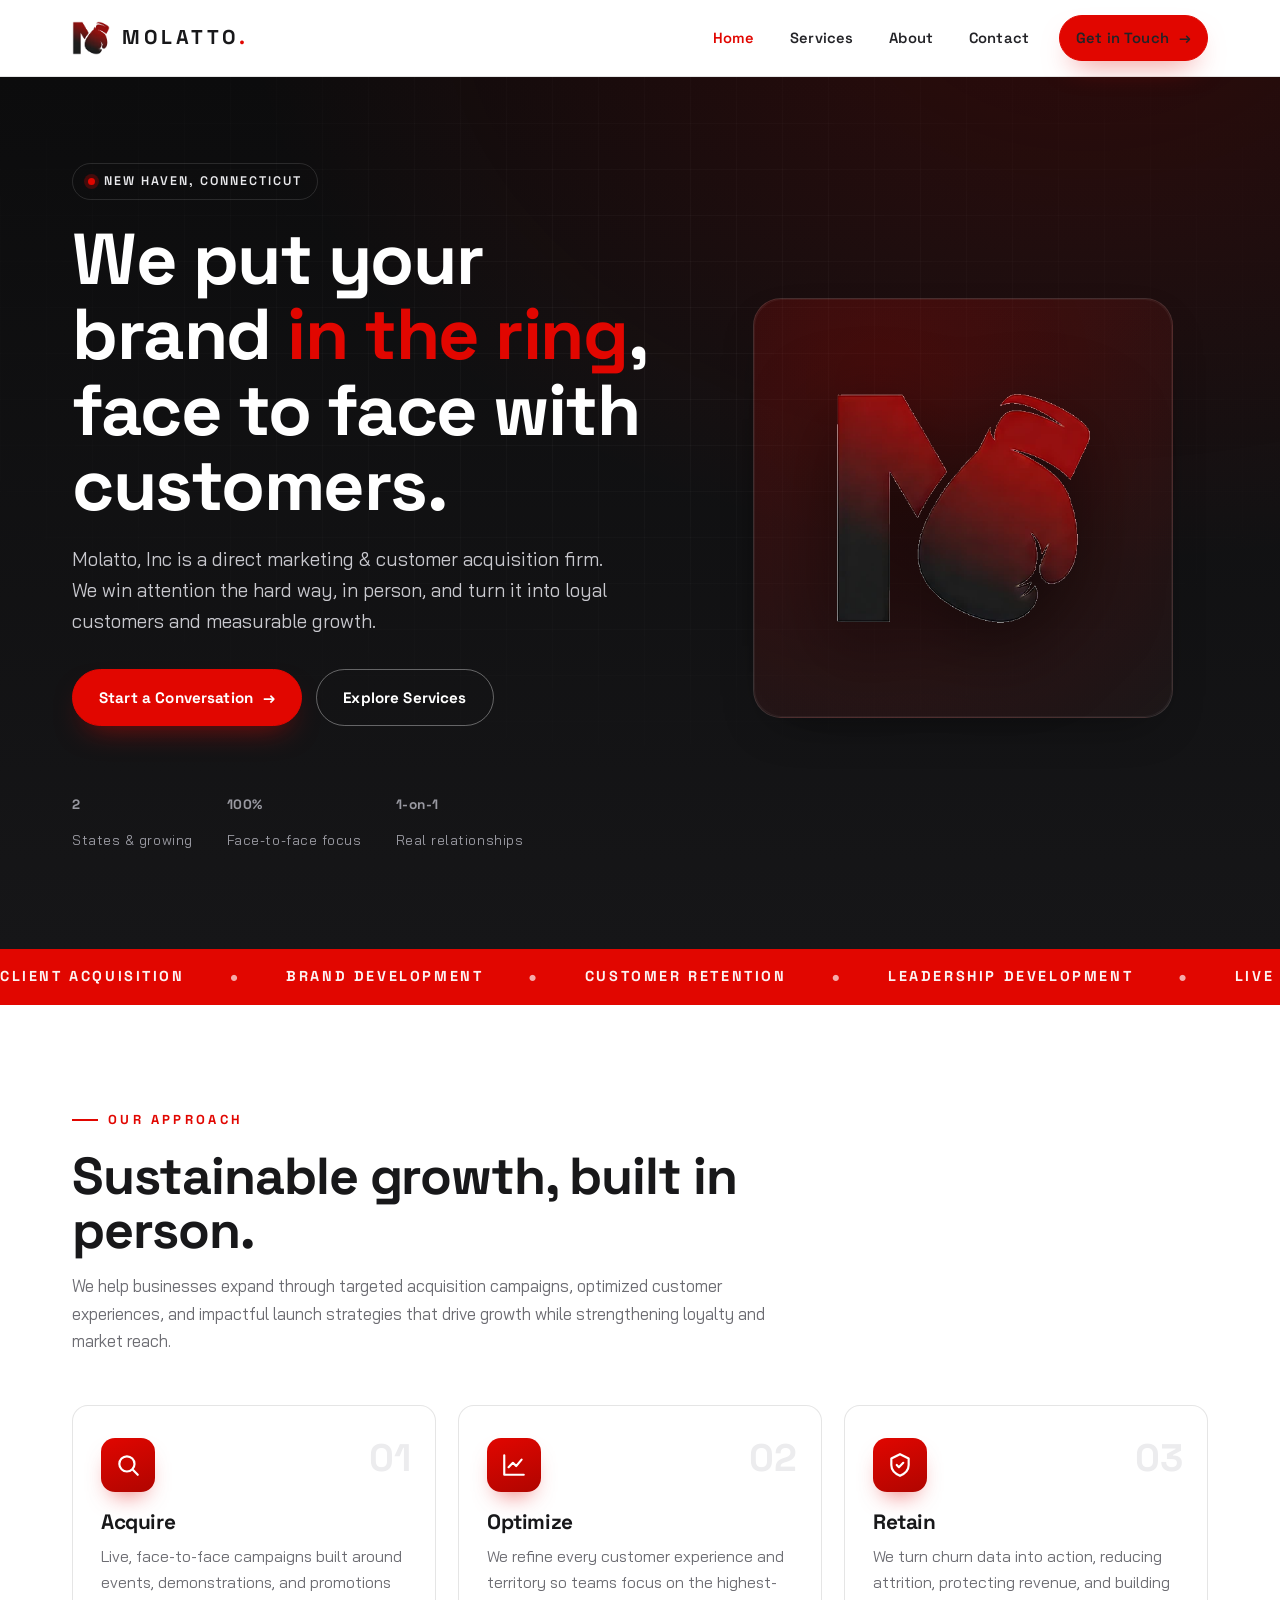
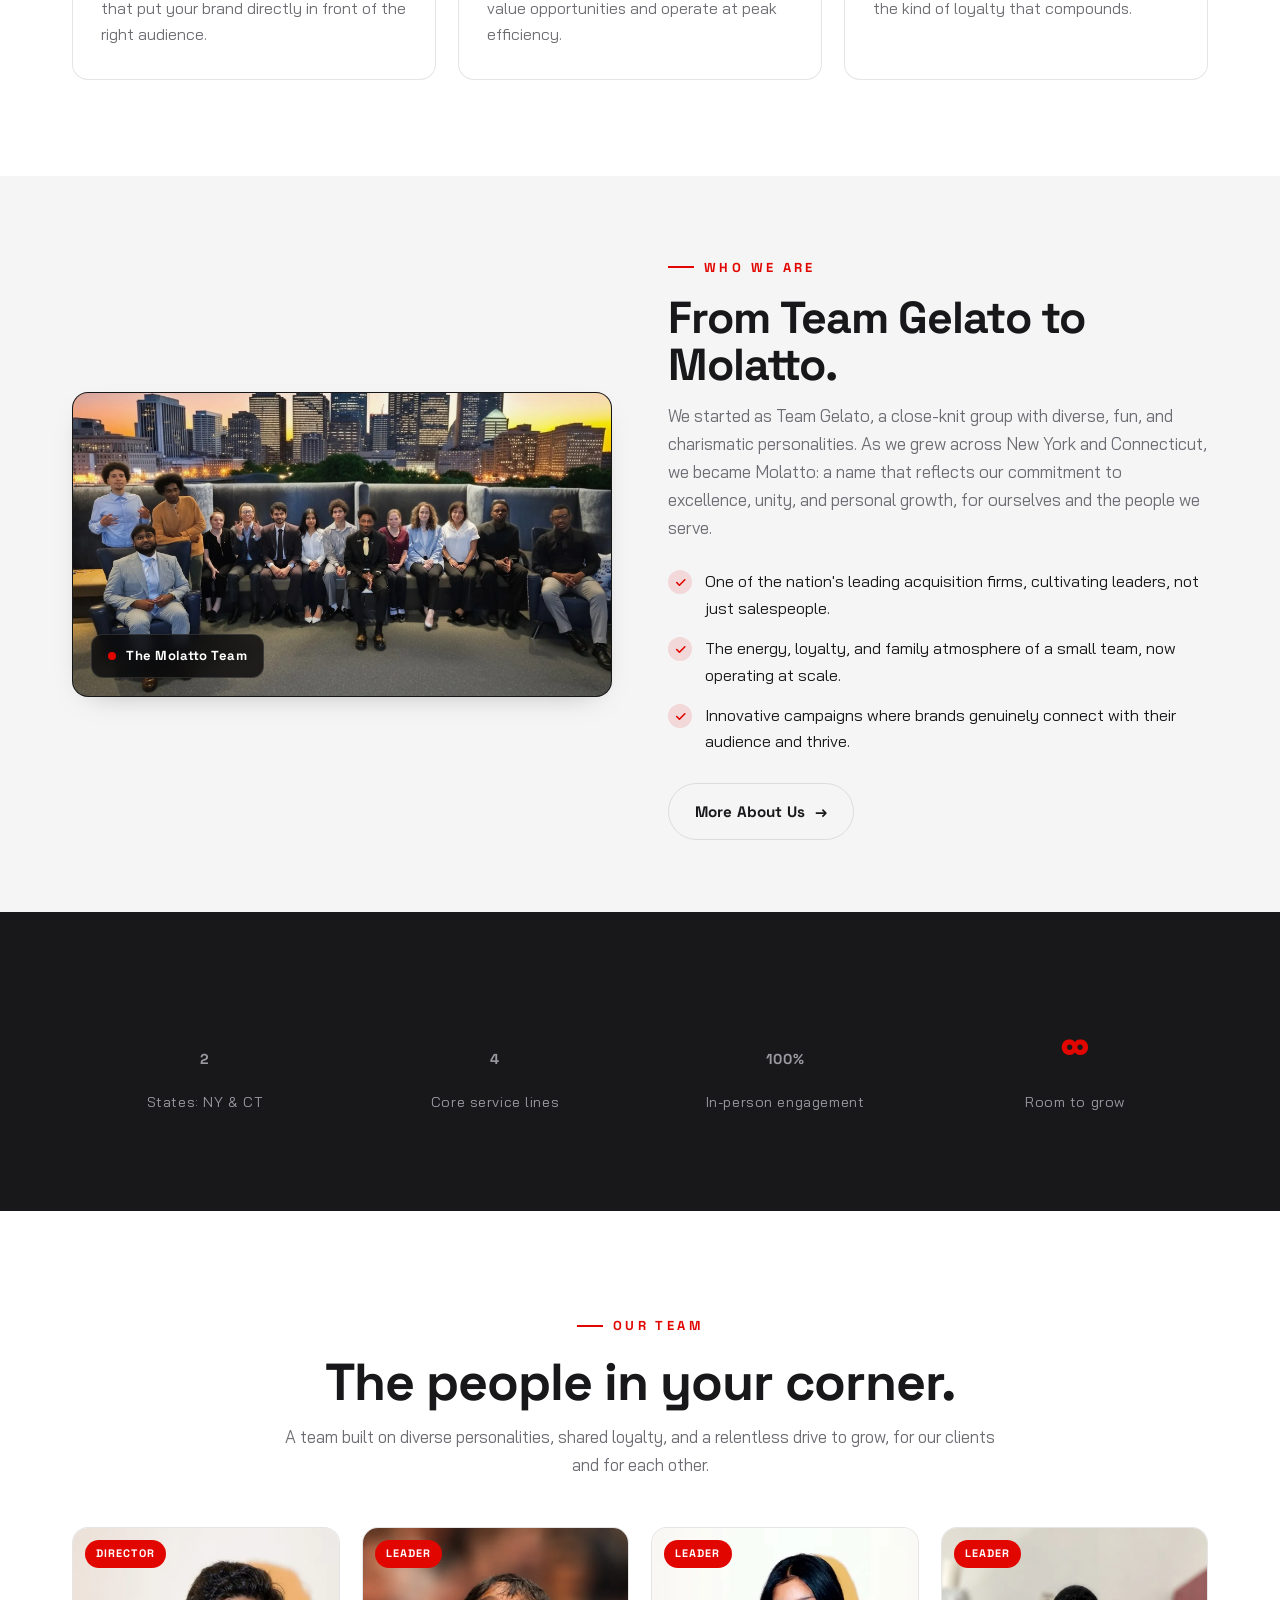
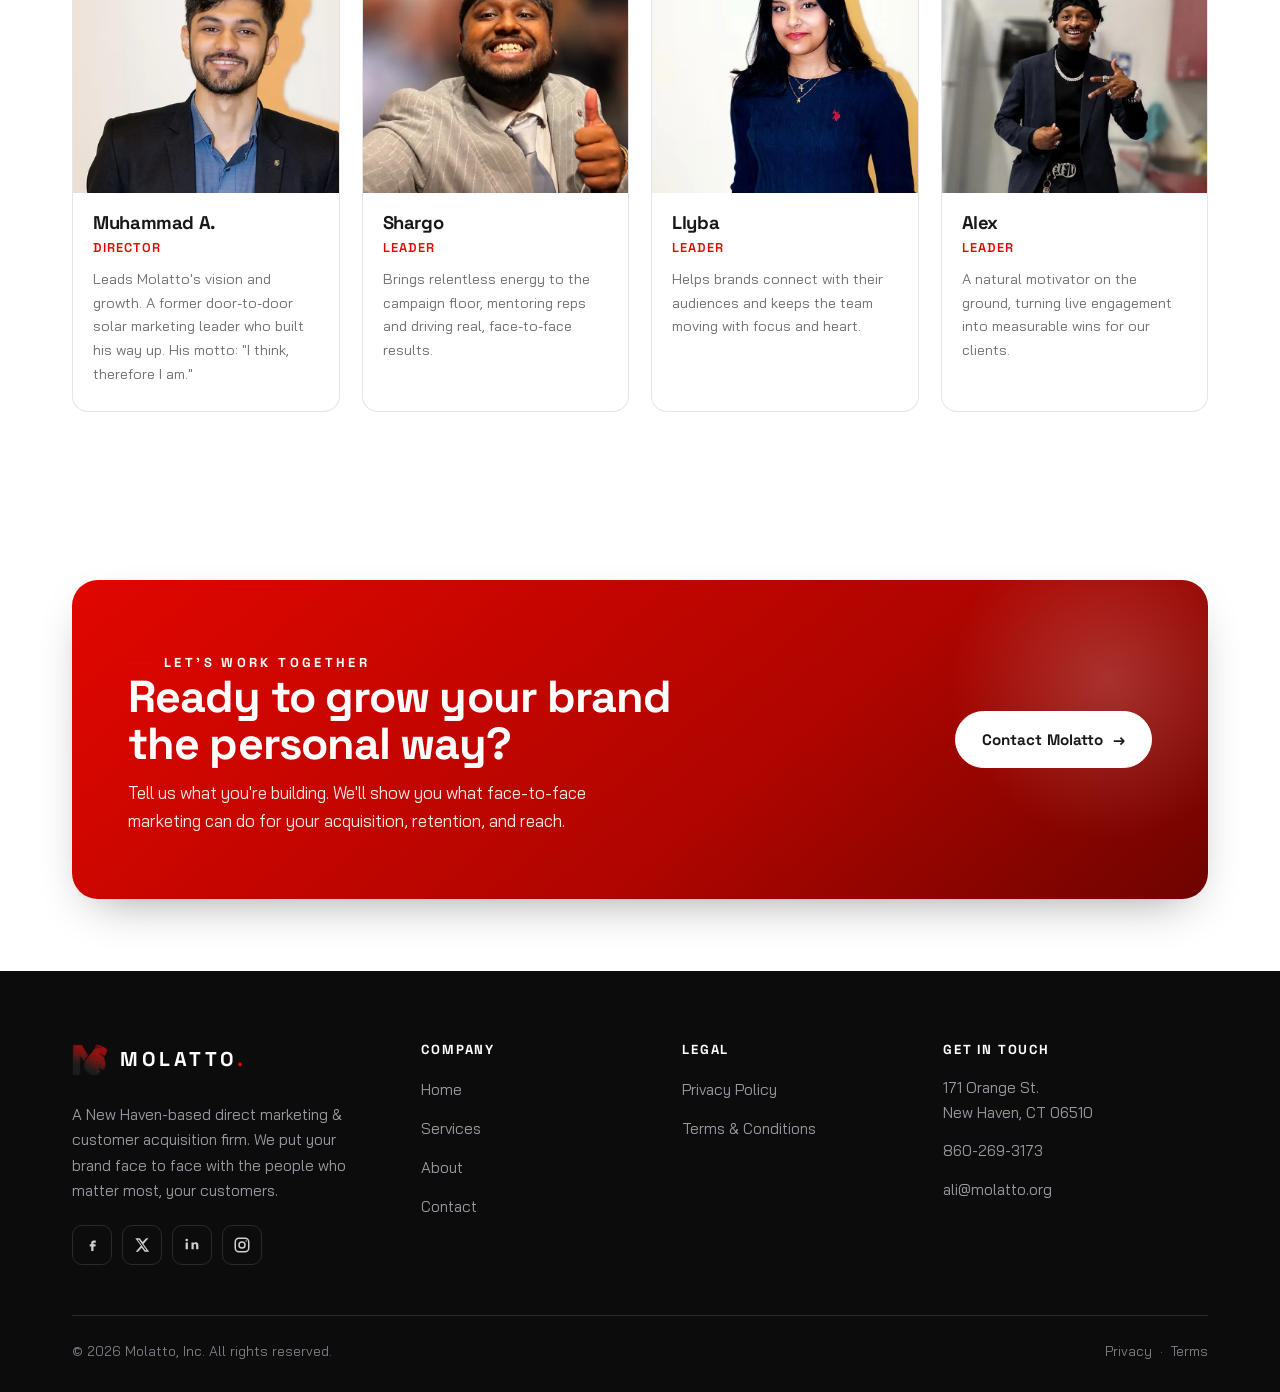
==== index.html @ bcc8a016 "Molatto, Inc website: modern responsive redesign Static multi-page site for a New Haven direct marke" ====
<!DOCTYPE html>
<html lang="en">
<head>
<meta charset="UTF-8" />
<meta name="viewport" content="width=device-width, initial-scale=1.0" />
<title>Molatto, Inc | Direct Marketing &amp; Customer Acquisition Firm in New Haven, CT</title>
<meta name="description" content="Molatto, Inc is a New Haven-based direct marketing firm specializing in face-to-face client acquisition, brand development, and customer retention that drives measurable growth." />
<meta name="theme-color" content="#0c0c0d" />
<link rel="icon" type="image/png" href="assets/favicon.png" />
<meta property="og:title" content="Molatto, Inc | Direct Marketing &amp; Customer Acquisition" />
<meta property="og:description" content="Face-to-face marketing that builds real brand relationships and measurable growth. Based in New Haven, CT." />
<meta property="og:type" content="website" />
<link rel="preconnect" href="https://fonts.googleapis.com" />
<link rel="preconnect" href="https://fonts.gstatic.com" crossorigin />
<link href="https://fonts.googleapis.com/css2?family=Space+Grotesk:wght@500;600;700&family=Bai+Jamjuree:wght@400;500;600;700&display=swap" rel="stylesheet" />
<link rel="stylesheet" href="styles.css" />
</head>
<body>

<!-- ===== Header ===== -->
<header class="site-header">
  <div class="container nav">
    <a class="brand" href="index.html" aria-label="Molatto, Inc home">
      <img src="assets/logo-icon.webp" alt="Molatto boxing-glove M logo" />
      <span class="wordmark">MOLATTO<span>.</span></span>
    </a>
    <nav class="nav-links" id="navLinks" aria-label="Primary">
      <a href="index.html" class="active">Home</a>
      <a href="services.html">Services</a>
      <a href="about.html">About</a>
      <a href="contact.html">Contact</a>
      <span class="nav-cta"><a class="btn" href="contact.html">Get in Touch <span class="arrow">→</span></a></span>
    </nav>
    <button class="nav-toggle" id="navToggle" aria-label="Toggle menu" aria-expanded="false" aria-controls="navLinks"><span></span></button>
  </div>
</header>

<!-- ===== Hero ===== -->
<section class="hero">
  <div class="container">
    <div class="hero-grid">
      <div class="hero-copy reveal">
        <span class="hero-badge"><span class="dot"></span> New Haven, Connecticut</span>
        <h1>We put your brand <em>in the ring</em>, face to face with customers.</h1>
        <p class="lead">Molatto, Inc is a direct marketing &amp; customer acquisition firm. We win attention the hard way, in person, and turn it into loyal customers and measurable growth.</p>
        <div class="hero-actions">
          <a class="btn" href="contact.html">Start a Conversation <span class="arrow">→</span></a>
          <a class="btn btn--ghost-light" href="services.html">Explore Services</a>
        </div>
        <div class="hero-stats">
          <div class="stat"><strong><span data-count="2" data-suffix="">0</span></strong><span>States &amp; growing</span></div>
          <div class="stat"><strong><span data-count="100" data-suffix="%">0</span></strong><span>Face-to-face focus</span></div>
          <div class="stat"><strong><span data-count="1" data-suffix="-on-1">0</span></strong><span>Real relationships</span></div>
        </div>
      </div>
      <div class="hero-visual reveal">
        <div class="hero-logo-card">
          <div class="ring"></div>
          <img src="assets/logo-icon.webp" alt="Molatto, Inc boxing-glove M logo" />
        </div>
      </div>
    </div>
  </div>
</section>

<!-- ===== Marquee strip ===== -->
<div class="strip" aria-hidden="true">
  <div class="strip-track">
    <span>Client Acquisition</span><span>Brand Development</span><span>Customer Retention</span><span>Leadership Development</span><span>Live Campaigns</span>
    <span>Client Acquisition</span><span>Brand Development</span><span>Customer Retention</span><span>Leadership Development</span><span>Live Campaigns</span>
  </div>
</div>

<!-- ===== Approach ===== -->
<section class="section">
  <div class="container">
    <div class="section-head reveal">
      <span class="eyebrow">Our Approach</span>
      <h2>Sustainable growth, built in person.</h2>
      <p>We help businesses expand through targeted acquisition campaigns, optimized customer experiences, and impactful launch strategies that drive growth while strengthening loyalty and market reach.</p>
    </div>

    <div class="grid-3">
      <article class="card reveal">
        <span class="num">01</span>
        <div class="ic" aria-hidden="true">
          <svg viewBox="0 0 24 24" fill="none" stroke="currentColor" stroke-width="2" stroke-linecap="round" stroke-linejoin="round"><circle cx="11" cy="11" r="7"/><path d="m21 21-4.3-4.3"/></svg>
        </div>
        <h3>Acquire</h3>
        <p>Live, face-to-face campaigns built around events, demonstrations, and promotions that put your brand directly in front of the right audience.</p>
      </article>
      <article class="card reveal">
        <span class="num">02</span>
        <div class="ic" aria-hidden="true">
          <svg viewBox="0 0 24 24" fill="none" stroke="currentColor" stroke-width="2" stroke-linecap="round" stroke-linejoin="round"><path d="M3 3v18h18"/><path d="m7 14 4-4 3 3 5-6"/></svg>
        </div>
        <h3>Optimize</h3>
        <p>We refine every customer experience and territory so teams focus on the highest-value opportunities and operate at peak efficiency.</p>
      </article>
      <article class="card reveal">
        <span class="num">03</span>
        <div class="ic" aria-hidden="true">
          <svg viewBox="0 0 24 24" fill="none" stroke="currentColor" stroke-width="2" stroke-linecap="round" stroke-linejoin="round"><path d="M12 2 4 6v6c0 5 3.5 8 8 10 4.5-2 8-5 8-10V6z"/><path d="m9 12 2 2 4-4"/></svg>
        </div>
        <h3>Retain</h3>
        <p>We turn churn data into action, reducing attrition, protecting revenue, and building the kind of loyalty that compounds.</p>
      </article>
    </div>
  </div>
</section>

<!-- ===== About split ===== -->
<section class="section section--tight" style="background:var(--paper);">
  <div class="container">
    <div class="split">
      <div class="media media--frame reveal">
        <img src="assets/team.webp" alt="The Molatto, Inc team" />
        <span class="media-tag"><span class="dot"></span> The Molatto Team</span>
      </div>
      <div class="reveal">
        <span class="eyebrow">Who We Are</span>
        <h2 class="section-head" style="font-size:clamp(1.9rem,4vw,2.8rem);margin:16px 0 14px;">From Team Gelato to Molatto.</h2>
        <p style="color:var(--muted);">We started as Team Gelato, a close-knit group with diverse, fun, and charismatic personalities. As we grew across New York and Connecticut, we became Molatto: a name that reflects our commitment to excellence, unity, and personal growth, for ourselves and the people we serve.</p>
        <ul class="bullets">
          <li><span class="tick"><svg viewBox="0 0 24 24" fill="none" stroke="currentColor" stroke-width="3" stroke-linecap="round" stroke-linejoin="round"><path d="m5 12 5 5L20 7"/></svg></span><span>One of the nation's leading acquisition firms, cultivating leaders, not just salespeople.</span></li>
          <li><span class="tick"><svg viewBox="0 0 24 24" fill="none" stroke="currentColor" stroke-width="3" stroke-linecap="round" stroke-linejoin="round"><path d="m5 12 5 5L20 7"/></svg></span><span>The energy, loyalty, and family atmosphere of a small team, now operating at scale.</span></li>
          <li><span class="tick"><svg viewBox="0 0 24 24" fill="none" stroke="currentColor" stroke-width="3" stroke-linecap="round" stroke-linejoin="round"><path d="m5 12 5 5L20 7"/></svg></span><span>Innovative campaigns where brands genuinely connect with their audience and thrive.</span></li>
        </ul>
        <div style="margin-top:28px;"><a class="btn btn--ghost" href="about.html">More About Us <span class="arrow">→</span></a></div>
      </div>
    </div>
  </div>
</section>

<!-- ===== Stats band ===== -->
<section class="section band">
  <div class="container">
    <div class="stats-row">
      <div class="stat reveal"><strong><em><span data-count="2">0</span></em></strong><span>States: NY &amp; CT</span></div>
      <div class="stat reveal"><strong><em><span data-count="4">0</span></em></strong><span>Core service lines</span></div>
      <div class="stat reveal"><strong><em><span data-count="100" data-suffix="%">0</span></em></strong><span>In-person engagement</span></div>
      <div class="stat reveal"><strong><em>∞</em></strong><span>Room to grow</span></div>
    </div>
  </div>
</section>

<!-- ===== Team ===== -->
<section class="section">
  <div class="container">
    <div class="section-head section-head--center reveal">
      <span class="eyebrow eyebrow--center">Our Team</span>
      <h2>The people in your corner.</h2>
      <p>A team built on diverse personalities, shared loyalty, and a relentless drive to grow, for our clients and for each other.</p>
    </div>
    <div class="team-grid">
      <article class="member reveal">
        <div class="photo"><img src="assets/muhammad.webp" alt="Muhammad A., Director" loading="lazy" /><span class="badge">Director</span></div>
        <div class="body">
          <h4>Muhammad A.</h4>
          <div class="role">Director</div>
          <p>Leads Molatto's vision and growth. A former door-to-door solar marketing leader who built his way up. His motto: "I think, therefore I am."</p>
        </div>
      </article>
      <article class="member reveal">
        <div class="photo"><img src="assets/shargo.webp" alt="Shargo, Leader" loading="lazy" /><span class="badge">Leader</span></div>
        <div class="body">
          <h4>Shargo</h4>
          <div class="role">Leader</div>
          <p>Brings relentless energy to the campaign floor, mentoring reps and driving real, face-to-face results.</p>
        </div>
      </article>
      <article class="member reveal">
        <div class="photo"><img src="assets/llyba.webp" alt="Llyba, Leader" loading="lazy" /><span class="badge">Leader</span></div>
        <div class="body">
          <h4>Llyba</h4>
          <div class="role">Leader</div>
          <p>Helps brands connect with their audiences and keeps the team moving with focus and heart.</p>
        </div>
      </article>
      <article class="member reveal">
        <div class="photo"><img src="assets/alex.webp" alt="Alex, Leader" loading="lazy" /><span class="badge">Leader</span></div>
        <div class="body">
          <h4>Alex</h4>
          <div class="role">Leader</div>
          <p>A natural motivator on the ground, turning live engagement into measurable wins for our clients.</p>
        </div>
      </article>
    </div>
  </div>
</section>

<!-- ===== CTA ===== -->
<section class="section section--tight">
  <div class="container">
    <div class="cta reveal">
      <div class="cta-inner">
        <div>
          <span class="eyebrow" style="color:#fff;">Let's Work Together</span>
          <h2>Ready to grow your brand the personal way?</h2>
          <p>Tell us what you're building. We'll show you what face-to-face marketing can do for your acquisition, retention, and reach.</p>
        </div>
        <a class="btn btn--light" href="contact.html">Contact Molatto <span class="arrow">→</span></a>
      </div>
    </div>
  </div>
</section>

<!-- ===== Footer (placeholder, injected below) ===== -->
<div id="footer"></div>

<script src="footer.js"></script>
<script src="script.js"></script>
</body>
</html>
---- styles.css ----
/* =========================================================
   MOLATTO, INC — Direct Marketing & Customer Acquisition Firm
   Palette: red / black / white  ·  Fonts: Space Grotesk + Bai Jamjuree
   ========================================================= */

:root {
  --red:        #e10600;
  --red-deep:   #b00500;
  --red-soft:   #ff2a1f;
  --black:      #0c0c0d;
  --ink:        #18181a;
  --ink-2:      #232327;
  --white:      #ffffff;
  --paper:      #f5f5f6;
  --paper-2:    #ececee;
  --muted:      #6c6c72;
  --line:       rgba(0,0,0,.10);
  --line-dark:  rgba(255,255,255,.12);

  --font-display: 'Space Grotesk', system-ui, sans-serif;
  --font-body:    'Bai Jamjuree', system-ui, sans-serif;

  --maxw: 1180px;
  --radius: 16px;
  --radius-sm: 10px;
  --shadow: 0 18px 50px -22px rgba(0,0,0,.45);
  --shadow-soft: 0 10px 30px -18px rgba(0,0,0,.35);
  --ease: cubic-bezier(.22,.61,.36,1);
}

/* ---------- Reset ---------- */
*, *::before, *::after { box-sizing: border-box; margin: 0; padding: 0; }
html { scroll-behavior: smooth; -webkit-text-size-adjust: 100%; }
body {
  font-family: var(--font-body);
  color: var(--ink);
  background: var(--white);
  line-height: 1.65;
  font-size: 17px;
  -webkit-font-smoothing: antialiased;
  text-rendering: optimizeLegibility;
  overflow-x: hidden;
}
img { max-width: 100%; display: block; }
a { color: inherit; text-decoration: none; }
ul { list-style: none; }

h1, h2, h3, h4 { font-family: var(--font-display); line-height: 1.05; font-weight: 700; letter-spacing: -.02em; }

.container { width: 100%; max-width: var(--maxw); margin-inline: auto; padding-inline: 22px; }

.section { padding: 96px 0; }
.section--tight { padding: 72px 0; }

/* ---------- Helpers ---------- */
.eyebrow {
  font-family: var(--font-display);
  font-weight: 700;
  font-size: 13px;
  letter-spacing: .26em;
  text-transform: uppercase;
  color: var(--red);
  display: inline-flex; align-items: center; gap: 10px;
}
.eyebrow::before { content: ""; width: 26px; height: 2px; background: var(--red); display: inline-block; }
.eyebrow--center { justify-content: center; }

.section-head { max-width: 720px; }
.section-head--center { margin-inline: auto; text-align: center; }
.section-head h2 { font-size: clamp(2rem, 4.6vw, 3.25rem); margin: 18px 0 14px; }
.section-head p { color: var(--muted); font-size: 1.05rem; }

.text-red { color: var(--red); }

/* ---------- Buttons ---------- */
.btn {
  --bg: var(--red);
  display: inline-flex; align-items: center; gap: 10px;
  font-family: var(--font-display);
  font-weight: 700; font-size: .95rem; letter-spacing: .01em;
  padding: 15px 26px; border-radius: 999px;
  background: var(--bg); color: #fff; border: 1.5px solid var(--bg);
  cursor: pointer; transition: transform .25s var(--ease), box-shadow .25s var(--ease), background .2s, color .2s;
  box-shadow: 0 14px 30px -14px rgba(225,6,0,.6);
  white-space: nowrap;
}
.btn:hover { transform: translateY(-2px); box-shadow: 0 20px 38px -14px rgba(225,6,0,.7); }
.btn .arrow { transition: transform .25s var(--ease); }
.btn:hover .arrow { transform: translateX(4px); }
.btn--ghost {
  background: transparent; color: var(--ink); border-color: var(--line);
  box-shadow: none;
}
.btn--ghost:hover { background: var(--ink); color: #fff; border-color: var(--ink); box-shadow: var(--shadow-soft); }
.btn--light { background: #fff; color: var(--ink); border-color: #fff; box-shadow: none; }
.btn--light:hover { background: transparent; color: #fff; border-color: rgba(255,255,255,.6); }
.btn--ghost-light { background: transparent; color: #fff; border-color: rgba(255,255,255,.35); box-shadow: none; }
.btn--ghost-light:hover { background: #fff; color: var(--ink); border-color: #fff; }

/* ---------- Header ---------- */
.site-header {
  position: sticky; top: 0; z-index: 60;
  background: rgba(255,255,255,.82);
  backdrop-filter: saturate(150%) blur(14px);
  border-bottom: 1px solid var(--line);
  transition: box-shadow .3s;
}
.site-header.scrolled { box-shadow: 0 8px 30px -22px rgba(0,0,0,.5); }
.nav {
  display: flex; align-items: center; justify-content: space-between;
  height: 76px;
}
.brand { display: inline-flex; align-items: center; gap: 12px; }
.brand img { width: 38px; height: auto; }
.brand .wordmark {
  font-family: var(--font-display); font-weight: 700;
  font-size: 1.25rem; letter-spacing: .18em; color: var(--ink);
}
.brand .wordmark span { color: var(--red); }

.nav-links { display: flex; align-items: center; gap: 4px; }
.nav-links a {
  font-family: var(--font-display); font-weight: 600;
  font-size: .92rem; letter-spacing: .01em;
  padding: 10px 16px; border-radius: 999px; color: var(--ink-2);
  transition: color .2s, background .2s;
}
.nav-links a:hover { color: var(--red); }
.nav-links a.active { color: var(--red); }
.nav-cta { margin-left: 10px; }

.nav-toggle {
  display: none; width: 46px; height: 46px; border: 1px solid var(--line);
  border-radius: 12px; background: #fff; cursor: pointer; position: relative;
}
.nav-toggle span, .nav-toggle span::before, .nav-toggle span::after {
  content: ""; position: absolute; left: 50%; top: 50%; width: 20px; height: 2px;
  background: var(--ink); transform: translate(-50%,-50%); transition: .28s var(--ease);
}
.nav-toggle span::before { transform: translate(-50%,-7px); }
.nav-toggle span::after  { transform: translate(-50%,5px); }
.nav-toggle[aria-expanded="true"] span { background: transparent; }
.nav-toggle[aria-expanded="true"] span::before { transform: translate(-50%,-50%) rotate(45deg); top:50%; }
.nav-toggle[aria-expanded="true"] span::after  { transform: translate(-50%,-50%) rotate(-45deg); top:50%; }

/* ---------- Hero ---------- */
.hero {
  position: relative; overflow: hidden;
  background:
    radial-gradient(120% 120% at 85% -10%, rgba(225,6,0,.16), transparent 55%),
    linear-gradient(180deg, #0c0c0d 0%, #161618 100%);
  color: #fff;
}
.hero::after {
  content:""; position:absolute; inset:0; pointer-events:none;
  background-image:
    linear-gradient(rgba(255,255,255,.035) 1px, transparent 1px),
    linear-gradient(90deg, rgba(255,255,255,.035) 1px, transparent 1px);
  background-size: 46px 46px; mask-image: radial-gradient(80% 70% at 50% 30%, #000, transparent 80%);
}
.hero .container { position: relative; z-index: 2; }
.hero-grid {
  display: grid; grid-template-columns: 1.1fr .9fr; gap: 48px; align-items: center;
  padding: 86px 0 96px;
}
.hero-badge {
  display:inline-flex; align-items:center; gap:9px;
  border:1px solid var(--line-dark); border-radius:999px; padding:7px 15px;
  font-size:.78rem; letter-spacing:.16em; text-transform:uppercase;
  font-family:var(--font-display); font-weight:600; color:#e9e9ec;
}
.hero-badge .dot { width:7px; height:7px; border-radius:50%; background:var(--red); box-shadow:0 0 0 4px rgba(225,6,0,.25); }
.hero h1 {
  font-size: clamp(2.6rem, 6vw, 4.5rem); margin: 22px 0 20px; color:#fff;
}
.hero h1 em { font-style: normal; color: var(--red); }
.hero p.lead { font-size: 1.18rem; color: #c9c9cf; max-width: 540px; margin-bottom: 32px; }
.hero-actions { display:flex; gap:14px; flex-wrap:wrap; }
.hero-stats { display:flex; gap:34px; margin-top:46px; flex-wrap:wrap; }
.hero-stats .stat strong { font-family:var(--font-display); font-size:2rem; display:block; color:#fff; }
.hero-stats .stat span { font-size:.85rem; color:#9a9aa2; letter-spacing:.04em; }

.hero-visual { position: relative; display:flex; justify-content:center; align-items:center; }
.hero-logo-card {
  position: relative; width: 100%; max-width: 420px; aspect-ratio: 1/1;
  border-radius: 28px; border:1px solid var(--line-dark);
  background: radial-gradient(120% 120% at 30% 20%, rgba(225,6,0,.22), rgba(255,255,255,.02));
  display:flex; align-items:center; justify-content:center;
  box-shadow: var(--shadow);
}
.hero-logo-card img { width: 64%; filter: drop-shadow(0 24px 40px rgba(0,0,0,.55)); animation: floaty 6s ease-in-out infinite; }
@keyframes floaty { 0%,100%{ transform:translateY(-6px);} 50%{ transform:translateY(10px);} }
.hero-logo-card .ring { position:absolute; inset:0; border-radius:28px; box-shadow: inset 0 0 0 1px rgba(255,255,255,.05); }

/* ---------- Marquee / trust strip ---------- */
.strip { background: var(--red); color:#fff; padding: 16px 0; overflow:hidden; }
.strip-track { display:flex; gap:46px; white-space:nowrap; align-items:center; animation: marquee 26s linear infinite; }
.strip-track span { font-family:var(--font-display); font-weight:700; letter-spacing:.18em; text-transform:uppercase; font-size:.9rem; opacity:.95; display:inline-flex; align-items:center; gap:46px; }
.strip-track span::after { content:"●"; font-size:.5rem; opacity:.7; }
@keyframes marquee { to { transform: translateX(-50%); } }

/* ---------- Approach / feature cards ---------- */
.grid-3 { display:grid; grid-template-columns: repeat(3, 1fr); gap: 22px; margin-top: 50px; }
.grid-2 { display:grid; grid-template-columns: repeat(2, 1fr); gap: 22px; }
.card {
  background:#fff; border:1px solid var(--line); border-radius: var(--radius);
  padding: 32px 28px; transition: transform .3s var(--ease), box-shadow .3s var(--ease), border-color .3s;
  position: relative; overflow:hidden;
}
.card:hover { transform: translateY(-6px); box-shadow: var(--shadow-soft); border-color: rgba(225,6,0,.25); }
.card .ic {
  width:54px; height:54px; border-radius:14px; display:grid; place-items:center;
  background: linear-gradient(160deg, var(--red), var(--red-deep)); color:#fff; margin-bottom:20px;
  box-shadow: 0 12px 24px -12px rgba(225,6,0,.7);
}
.card .ic svg { width:26px; height:26px; }
.card .num { position:absolute; top:20px; right:24px; font-family:var(--font-display); font-weight:700; font-size:2.4rem; color:var(--paper-2); }
.card h3 { font-size:1.3rem; margin-bottom:10px; }
.card p { color: var(--muted); font-size: .98rem; }
.card .more { display:inline-flex; align-items:center; gap:7px; margin-top:18px; font-family:var(--font-display); font-weight:700; font-size:.85rem; color:var(--red); letter-spacing:.02em; }

/* ---------- Split / about ---------- */
.split { display:grid; grid-template-columns: 1fr 1fr; gap: 56px; align-items:center; }
.split--media-right .media { order: 2; }
.media { border-radius: var(--radius); overflow:hidden; position:relative; box-shadow: var(--shadow-soft); border:1px solid var(--line); }
.media img { width:100%; height:100%; object-fit:cover; }
.media--frame { background: var(--ink); }
.media-tag {
  position:absolute; left:18px; bottom:18px; background:rgba(12,12,13,.82); color:#fff;
  padding:10px 16px; border-radius:12px; backdrop-filter:blur(6px);
  font-family:var(--font-display); font-weight:700; font-size:.82rem; letter-spacing:.04em;
  display:flex; align-items:center; gap:10px; border:1px solid var(--line-dark);
}
.media-tag .dot { width:8px;height:8px;border-radius:50%;background:var(--red); }

.bullets { margin-top: 26px; display:grid; gap:14px; }
.bullets li { display:flex; gap:13px; align-items:flex-start; font-size:1rem; }
.bullets .tick {
  flex:none; width:24px; height:24px; border-radius:50%; background:rgba(225,6,0,.12); color:var(--red);
  display:grid; place-items:center; margin-top:2px;
}
.bullets .tick svg { width:13px; height:13px; }

/* ---------- Stats band ---------- */
.band { background: var(--ink); color:#fff; }
.stats-row { display:grid; grid-template-columns: repeat(4,1fr); gap:24px; text-align:center; }
.stats-row .stat strong { font-family:var(--font-display); font-size:clamp(2.2rem,4vw,3rem); display:block; color:#fff; }
.stats-row .stat strong em { color:var(--red); font-style:normal; }
.stats-row .stat span { color:#9a9aa2; font-size:.9rem; letter-spacing:.04em; }

/* ---------- Team ---------- */
.team-grid { display:grid; grid-template-columns: repeat(4,1fr); gap:22px; margin-top:48px; }
.member {
  background:#fff; border:1px solid var(--line); border-radius:var(--radius); overflow:hidden;
  transition: transform .3s var(--ease), box-shadow .3s var(--ease);
}
.member:hover { transform:translateY(-6px); box-shadow:var(--shadow-soft); }
.member .photo { aspect-ratio: 1/1; background:var(--paper-2); position:relative; overflow:hidden; }
.member .photo img { width:100%; height:100%; object-fit:cover; }
.member .photo .badge {
  position:absolute; top:12px; left:12px; background:var(--red); color:#fff; font-family:var(--font-display);
  font-weight:700; font-size:.68rem; letter-spacing:.1em; text-transform:uppercase; padding:5px 11px; border-radius:999px;
}
.member .body { padding:20px 20px 24px; }
.member h4 { font-size:1.15rem; }
.member .role { color:var(--red); font-family:var(--font-display); font-weight:600; font-size:.8rem; letter-spacing:.08em; text-transform:uppercase; margin:4px 0 10px; }
.member p { color:var(--muted); font-size:.9rem; }

/* avatar fallback (monogram) */
.avatar-mono { position:absolute; inset:0; display:grid; place-items:center;
  background: radial-gradient(120% 120% at 30% 20%, #2a2a2e, #0e0e10); }
.avatar-mono span { font-family:var(--font-display); font-weight:700; font-size:3rem; color:#fff; }
.avatar-mono span em { color:var(--red); font-style:normal; }

/* ---------- CTA band ---------- */
.cta {
  position:relative; overflow:hidden; border-radius:26px; padding:64px 56px;
  background: linear-gradient(140deg, var(--red) 0%, var(--red-deep) 60%, #6e0400 100%);
  color:#fff; box-shadow: var(--shadow);
}
.cta::before { content:""; position:absolute; right:-60px; top:-60px; width:320px; height:320px;
  border-radius:50%; background:radial-gradient(circle, rgba(255,255,255,.18), transparent 70%); }
.cta-inner { position:relative; z-index:2; display:flex; align-items:center; justify-content:space-between; gap:30px; flex-wrap:wrap; }
.cta h2 { font-size:clamp(1.9rem,4vw,2.8rem); max-width:620px; }
.cta p { color:rgba(255,255,255,.9); margin-top:12px; max-width:520px; }

/* ---------- Page hero (inner pages) ---------- */
.page-hero {
  background:
    radial-gradient(100% 120% at 90% -20%, rgba(225,6,0,.18), transparent 55%),
    linear-gradient(180deg, #0c0c0d, #18181a);
  color:#fff; padding: 78px 0 70px; position:relative; overflow:hidden;
}
.page-hero::after { content:""; position:absolute; inset:0;
  background-image: linear-gradient(rgba(255,255,255,.03) 1px,transparent 1px),linear-gradient(90deg,rgba(255,255,255,.03) 1px,transparent 1px);
  background-size:46px 46px; mask-image:radial-gradient(70% 80% at 70% 20%, #000, transparent 80%); }
.page-hero .container { position:relative; z-index:2; }
.crumbs { font-family:var(--font-display); font-size:.8rem; letter-spacing:.06em; color:#9a9aa2; margin-bottom:16px; }
.crumbs a:hover { color:#fff; }
.crumbs .sep { color:var(--red); margin:0 8px; }
.page-hero h1 { font-size:clamp(2.4rem,5.5vw,3.8rem); max-width:760px; }
.page-hero h1 em { font-style:normal; color:var(--red); }
.page-hero p { color:#c9c9cf; max-width:620px; margin-top:18px; font-size:1.1rem; }

/* ---------- Prose (legal pages) ---------- */
.prose { max-width: 820px; }
.prose h2 { font-size:1.5rem; margin:38px 0 12px; }
.prose h3 { font-size:1.15rem; margin:26px 0 8px; }
.prose p, .prose li { color:#39393e; }
.prose p { margin-bottom:14px; }
.prose ul { list-style:disc; padding-left:22px; margin-bottom:16px; display:grid; gap:8px; }
.prose .updated { color:var(--muted); font-size:.9rem; margin-bottom:30px; }
.prose a { color:var(--red); text-decoration:underline; text-underline-offset:3px; }

/* ---------- Contact ---------- */
.contact-grid { display:grid; grid-template-columns: 1fr 1.1fr; gap:48px; align-items:start; }
.info-list { display:grid; gap:16px; margin-top:28px; }
.info-item { display:flex; gap:16px; align-items:flex-start; padding:18px 20px; border:1px solid var(--line); border-radius:var(--radius-sm); background:#fff; transition:border-color .25s, box-shadow .25s; }
.info-item:hover { border-color:rgba(225,6,0,.3); box-shadow:var(--shadow-soft); }
.info-item .ic { flex:none; width:46px;height:46px;border-radius:12px;display:grid;place-items:center;background:rgba(225,6,0,.1);color:var(--red); }
.info-item .ic svg{width:22px;height:22px;}
.info-item .label{font-family:var(--font-display);font-weight:700;font-size:.78rem;letter-spacing:.1em;text-transform:uppercase;color:var(--muted);}
.info-item .val{font-size:1.02rem;color:var(--ink);font-weight:500;}
.info-item .val a:hover{color:var(--red);}

.hours { margin-top:24px; border:1px solid var(--line); border-radius:var(--radius-sm); overflow:hidden; }
.hours .row { display:flex; justify-content:space-between; padding:13px 20px; font-size:.96rem; }
.hours .row:nth-child(odd){ background:var(--paper); }
.hours .row span:first-child{ color:var(--muted); }
.hours .row span:last-child{ font-weight:600; }

.form-card { background:#fff; border:1px solid var(--line); border-radius:var(--radius); padding:34px; box-shadow:var(--shadow-soft); }
.form-card h3 { font-size:1.5rem; margin-bottom:6px; }
.form-card .sub { color:var(--muted); font-size:.96rem; margin-bottom:24px; }
.field-row { display:grid; grid-template-columns:1fr 1fr; gap:16px; }
.field { margin-bottom:16px; }
.field label { display:block; font-family:var(--font-display); font-weight:600; font-size:.82rem; letter-spacing:.04em; margin-bottom:7px; color:var(--ink-2); }
.field input, .field textarea {
  width:100%; padding:13px 15px; border:1.5px solid var(--line); border-radius:10px;
  font-family:var(--font-body); font-size:1rem; color:var(--ink); background:var(--paper);
  transition:border-color .2s, background .2s, box-shadow .2s;
}
.field input:focus, .field textarea:focus { outline:none; border-color:var(--red); background:#fff; box-shadow:0 0 0 4px rgba(225,6,0,.1); }
.field textarea { min-height:130px; resize:vertical; }
.consent { display:flex; gap:11px; align-items:flex-start; margin:6px 0 20px; font-size:.82rem; color:var(--muted); }
.consent input { margin-top:4px; accent-color:var(--red); width:16px; height:16px; flex:none; }
.form-card .btn { width:100%; justify-content:center; }
.form-note { margin-top:14px; font-size:.8rem; color:var(--muted); text-align:center; }

/* ---------- Map ---------- */
.map-wrap { margin-top:0; border-radius:var(--radius); overflow:hidden; border:1px solid var(--line); box-shadow:var(--shadow-soft); }
.map-wrap iframe { width:100%; height:340px; border:0; display:block; filter:grayscale(.2) contrast(1.05); }

/* ---------- Footer ---------- */
.site-footer { background: var(--black); color:#cfcfd4; padding: 72px 0 30px; }
.footer-grid { display:grid; grid-template-columns: 1.4fr 1fr 1fr 1.2fr; gap:40px; }
.footer-brand .brand .wordmark { color:#fff; }
.footer-brand p { color:#9a9aa2; font-size:.95rem; margin-top:18px; max-width:300px; }
.footer-col h4 { font-family:var(--font-display); font-size:.82rem; letter-spacing:.14em; text-transform:uppercase; color:#fff; margin-bottom:18px; }
.footer-col ul { display:grid; gap:11px; }
.footer-col a { color:#9a9aa2; font-size:.95rem; transition:color .2s; }
.footer-col a:hover { color:var(--red); }
.footer-col .line { color:#9a9aa2; font-size:.95rem; }
.socials { display:flex; gap:10px; margin-top:22px; }
.socials a { width:40px;height:40px;border-radius:10px;display:grid;place-items:center;border:1px solid var(--line-dark);color:#cfcfd4;transition:.25s var(--ease); }
.socials a:hover { background:var(--red); border-color:var(--red); color:#fff; transform:translateY(-3px); }
.socials svg{width:18px;height:18px;}
.footer-bottom { border-top:1px solid var(--line-dark); margin-top:50px; padding-top:24px; display:flex; justify-content:space-between; gap:14px; flex-wrap:wrap; font-size:.85rem; color:#7d7d85; }
.footer-bottom a:hover{ color:var(--red); }

/* ---------- Reveal animation ---------- */
.reveal { opacity:0; transform: translateY(22px); transition: opacity .7s var(--ease), transform .7s var(--ease); }
.reveal.in { opacity:1; transform:none; }

/* ---------- Responsive ---------- */
@media (max-width: 1024px) {
  .hero-grid { grid-template-columns: 1fr; gap:40px; }
  .hero-visual { order:-1; }
  .hero-logo-card { max-width:300px; }
  .split { grid-template-columns:1fr; gap:34px; }
  .split--media-right .media { order:0; }
  .contact-grid { grid-template-columns:1fr; gap:36px; }
  .footer-grid { grid-template-columns: 1fr 1fr; gap:34px; }
}
@media (max-width: 860px) {
  .nav-toggle { display:block; }
  .nav-links {
    position: fixed; inset: 76px 0 auto 0; flex-direction:column; align-items:stretch; gap:4px;
    background:#fff; padding:18px 22px 26px; border-bottom:1px solid var(--line);
    transform: translateY(-130%); transition: transform .35s var(--ease); box-shadow: var(--shadow-soft);
    height: calc(100dvh - 76px);
  }
  .nav-links.open { transform: translateY(0); }
  .nav-links a { padding:15px 12px; border-bottom:1px solid var(--line); font-size:1.05rem; }
  .nav-links a:last-of-type { border-bottom:none; }
  .nav-cta { margin:14px 0 0; }
  .nav-cta .btn { width:100%; justify-content:center; }
  .grid-3 { grid-template-columns:1fr; }
  .team-grid { grid-template-columns: 1fr 1fr; }
  .stats-row { grid-template-columns: 1fr 1fr; gap:34px 18px; }
  .cta { padding:46px 30px; }
  .cta-inner { flex-direction:column; align-items:flex-start; }
  .section { padding: 70px 0; }
  .field-row { grid-template-columns:1fr; }
}
@media (max-width: 480px) {
  body { font-size:16px; }
  .team-grid { grid-template-columns: 1fr; }
  .hero-stats { gap:24px; }
  .brand .wordmark { font-size:1.1rem; letter-spacing:.14em; }
  .container { padding-inline:18px; }
  .form-card { padding:24px 20px; }
}

@media (prefers-reduced-motion: reduce) {
  *, *::before, *::after { animation: none !important; transition: none !important; scroll-behavior:auto !important; }
  .reveal { opacity:1; transform:none; }
}
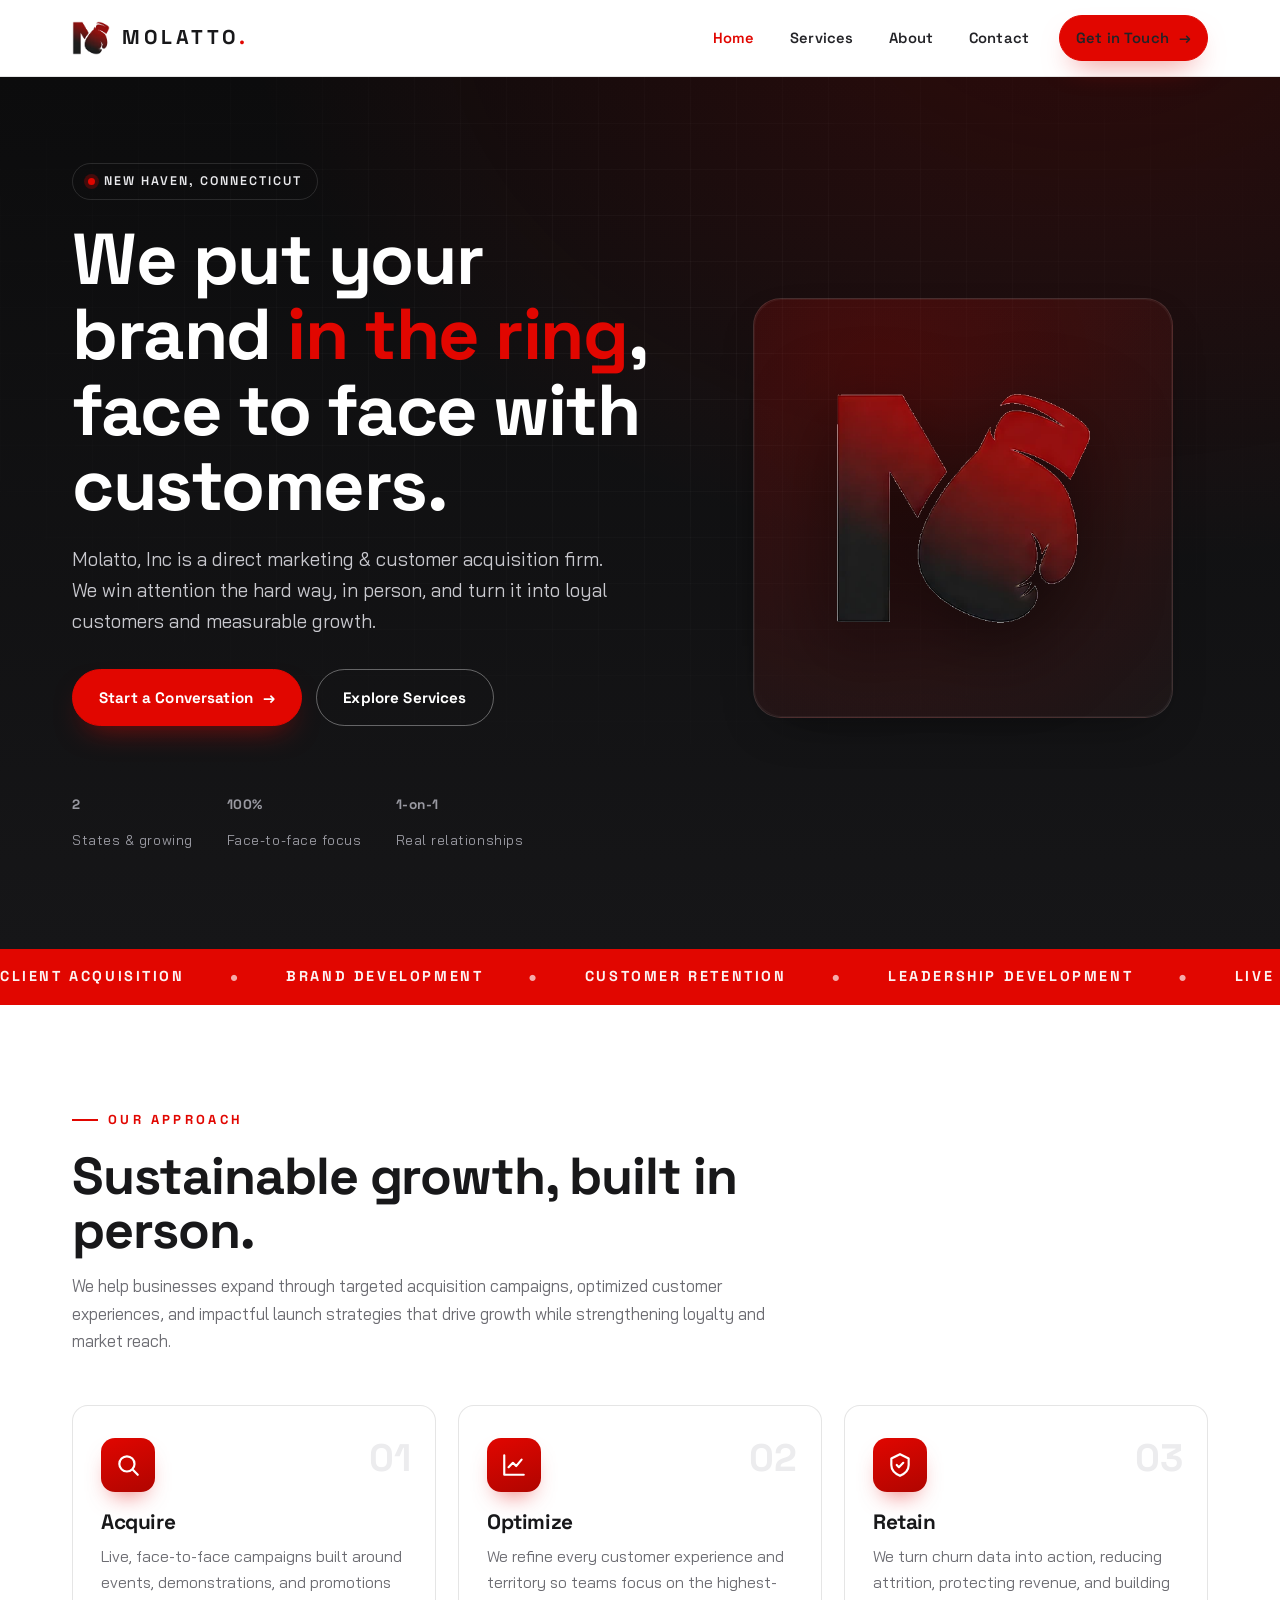
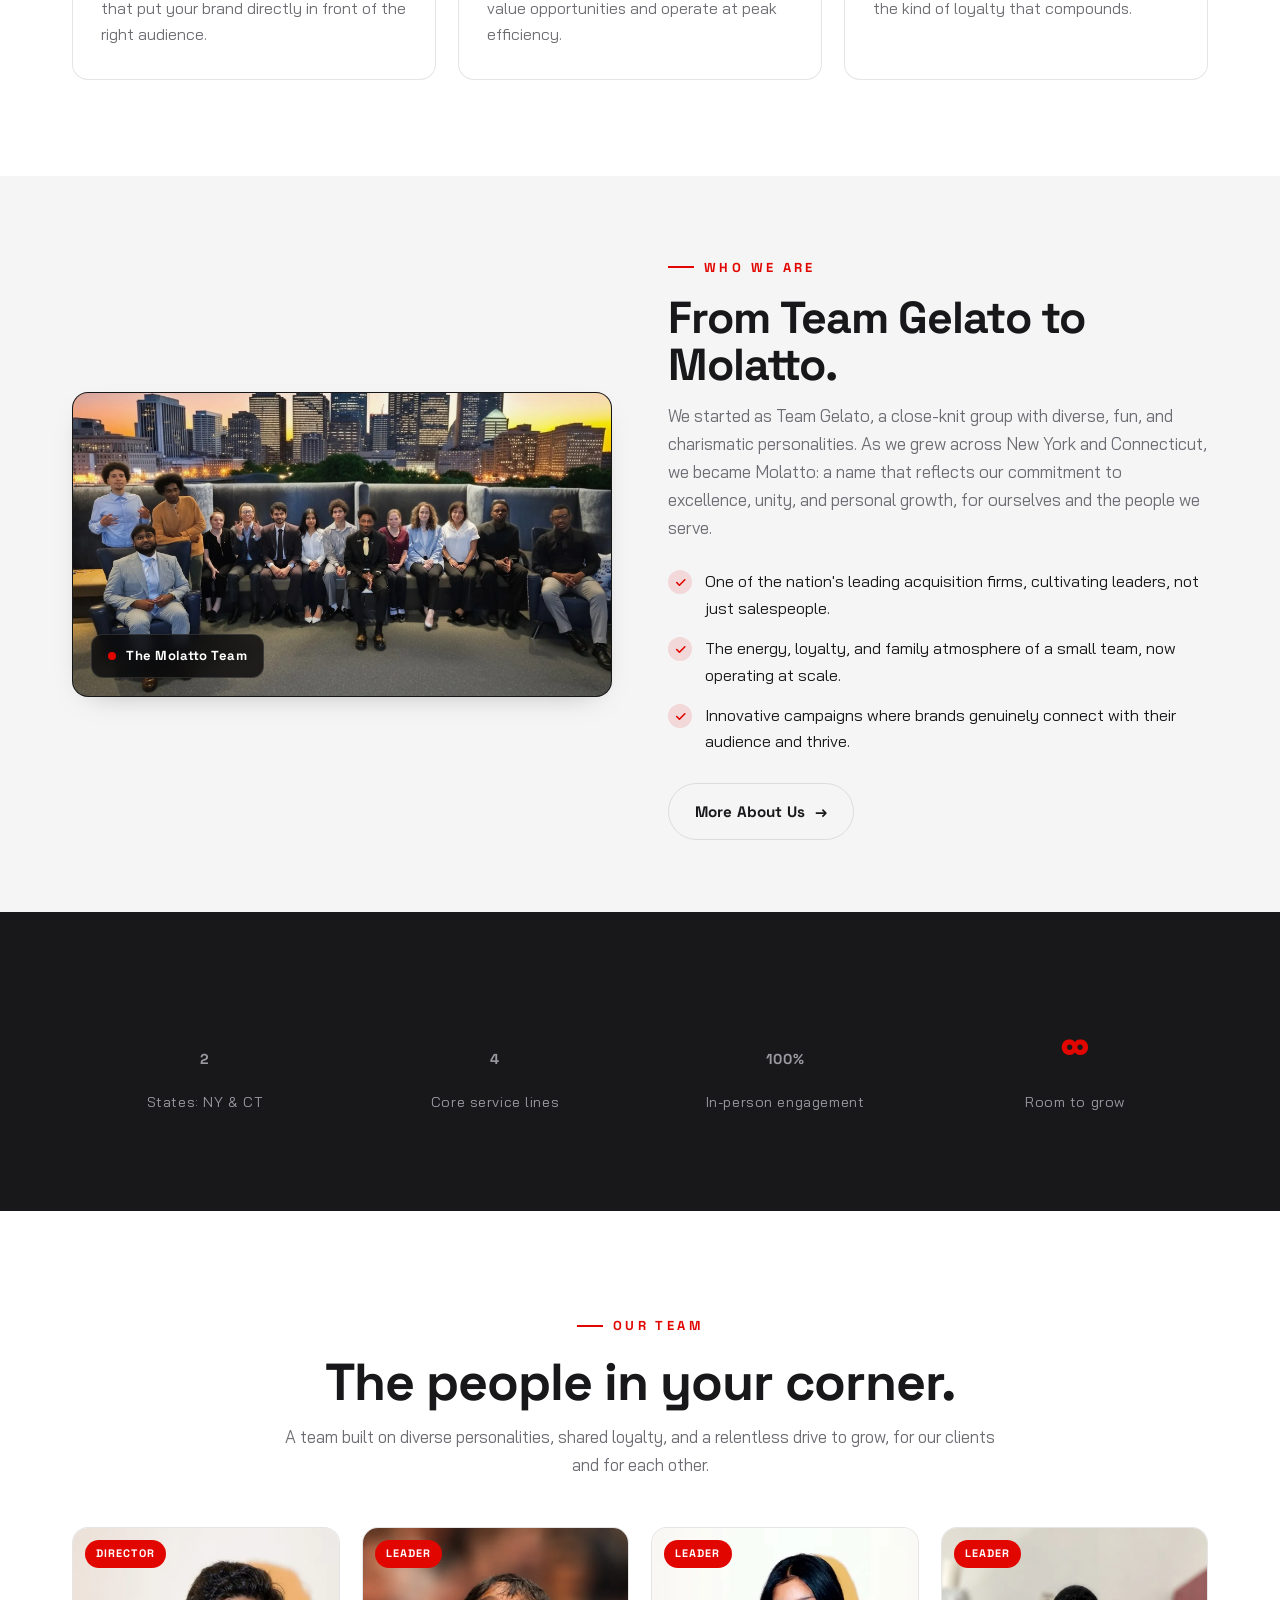
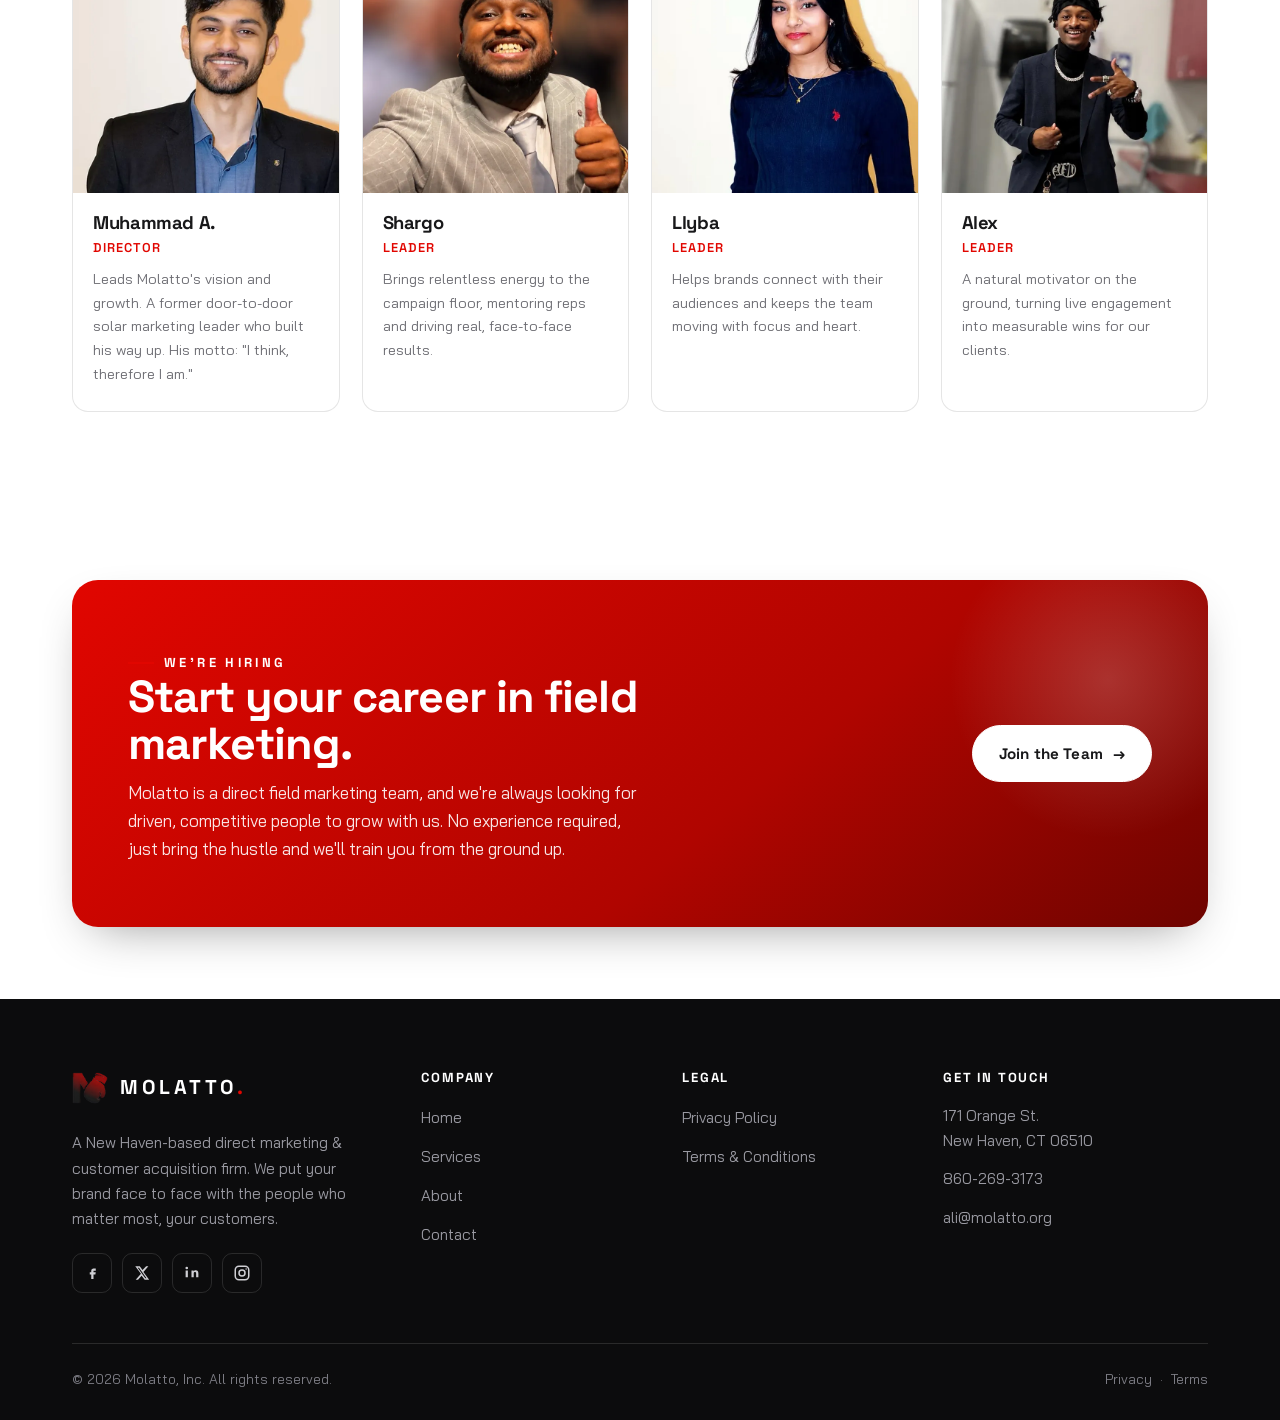
==== commit c1b0a2bb: "Reframe CTA bands as field-marketing hiring calls The company is a direct field marketing firm that " ====
--- a/index.html
+++ b/index.html
@@ -195,11 +195,11 @@
     <div class="cta reveal">
       <div class="cta-inner">
         <div>
-          <span class="eyebrow" style="color:#fff;">Let's Work Together</span>
-          <h2>Ready to grow your brand the personal way?</h2>
-          <p>Tell us what you're building. We'll show you what face-to-face marketing can do for your acquisition, retention, and reach.</p>
-        </div>
-        <a class="btn btn--light" href="contact.html">Contact Molatto <span class="arrow">→</span></a>
+          <span class="eyebrow" style="color:#fff;">We're Hiring</span>
+          <h2>Start your career in field marketing.</h2>
+          <p>Molatto is a direct field marketing team, and we're always looking for driven, competitive people to grow with us. No experience required, just bring the hustle and we'll train you from the ground up.</p>
+        </div>
+        <a class="btn btn--light" href="contact.html">Join the Team <span class="arrow">→</span></a>
       </div>
     </div>
   </div>
